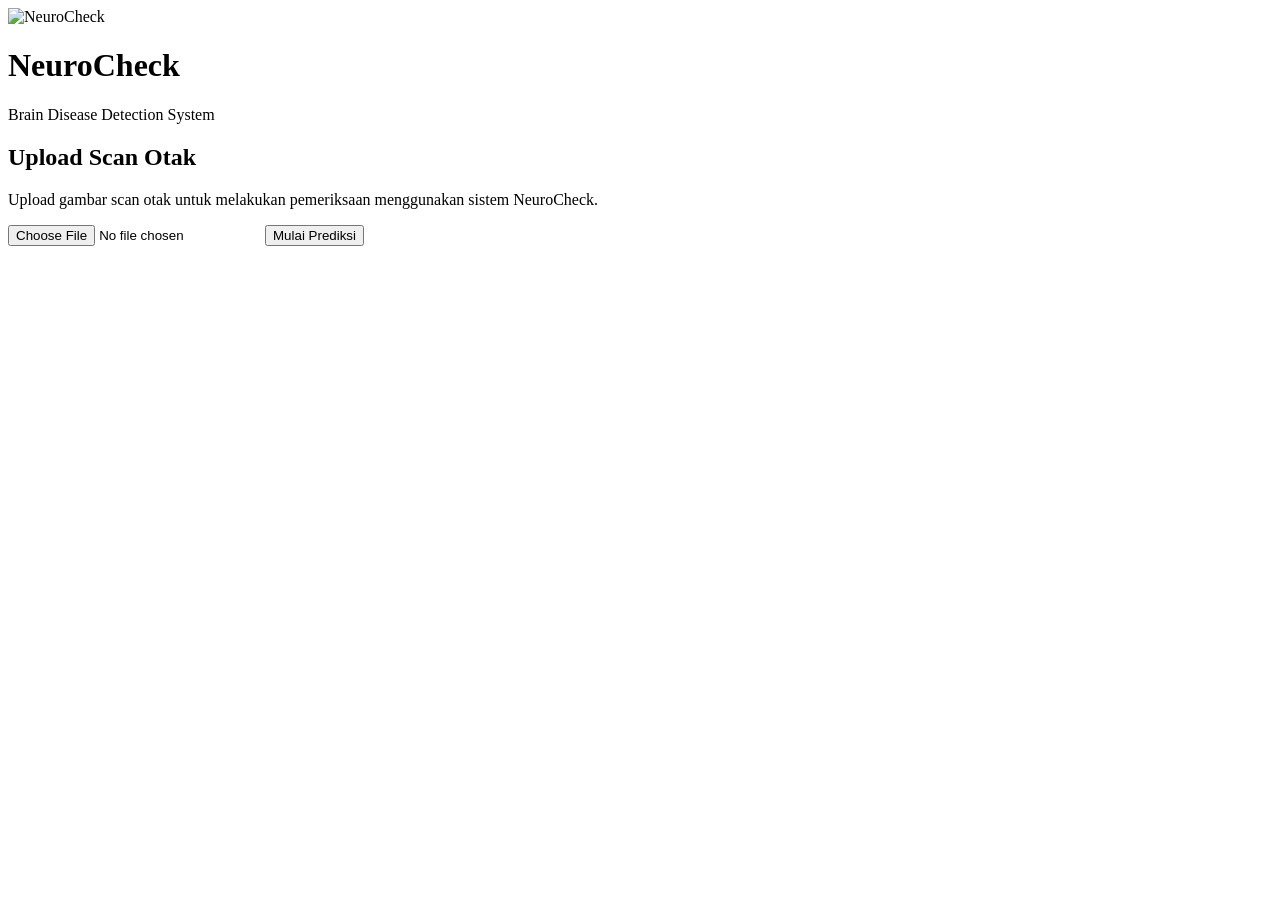
==== index.html @ 06b2152e "Rename static/index.html to index.html" ====
<!DOCTYPE html>
<html lang="id">
<head>
    <meta charset="UTF-8">
    <meta name="viewport" content="width=device-width, initial-scale=1.0">

    <title>NeuroCheck - Brain Disease Detection</title>

    <link rel="stylesheet" href="index.css">

    <!-- Konfigurasi Backend -->
    <script src="config.js"></script>
    <script src="api.js"></script>
</head>

<body>

    <main class="container">

        <header>
            <img src="logo.png" alt="NeuroCheck" class="logo">

            <h1>NeuroCheck</h1>
            <p>Brain Disease Detection System</p>
        </header>

        <section class="upload-section">

            <h2>Upload Scan Otak</h2>

            <p>
                Upload gambar scan otak untuk melakukan pemeriksaan
                menggunakan sistem NeuroCheck.
            </p>

            <input
                type="file"
                id="brainFile"
                accept="image/*"
            >

            <button id="predictButton">
                Mulai Prediksi
            </button>

            <div id="loading" style="display:none;">
                Memproses gambar...
            </div>

            <div id="result"></div>

        </section>

    </main>

    <script>
        const fileInput = document.getElementById("brainFile");
        const predictButton = document.getElementById("predictButton");
        const loading = document.getElementById("loading");
        const result = document.getElementById("result");

        predictButton.addEventListener("click", async () => {

            const file = fileInput.files[0];

            if (!file) {
                result.textContent = "Silakan pilih gambar terlebih dahulu.";
                return;
            }

            loading.style.display = "block";
            result.textContent = "";

            try {

                const data = await NeuroCheckAPI.predict(file);

                console.log("Hasil prediksi:", data);

                result.innerHTML = `
                    <h3>Hasil Prediksi</h3>
                    <pre>${JSON.stringify(data, null, 2)}</pre>
                `;

            } catch (error) {

                console.error(error);

                result.textContent =
                    "Gagal menghubungi backend: " + error.message;

            } finally {

                loading.style.display = "none";

            }
        });
    </script>

</body>
</html>
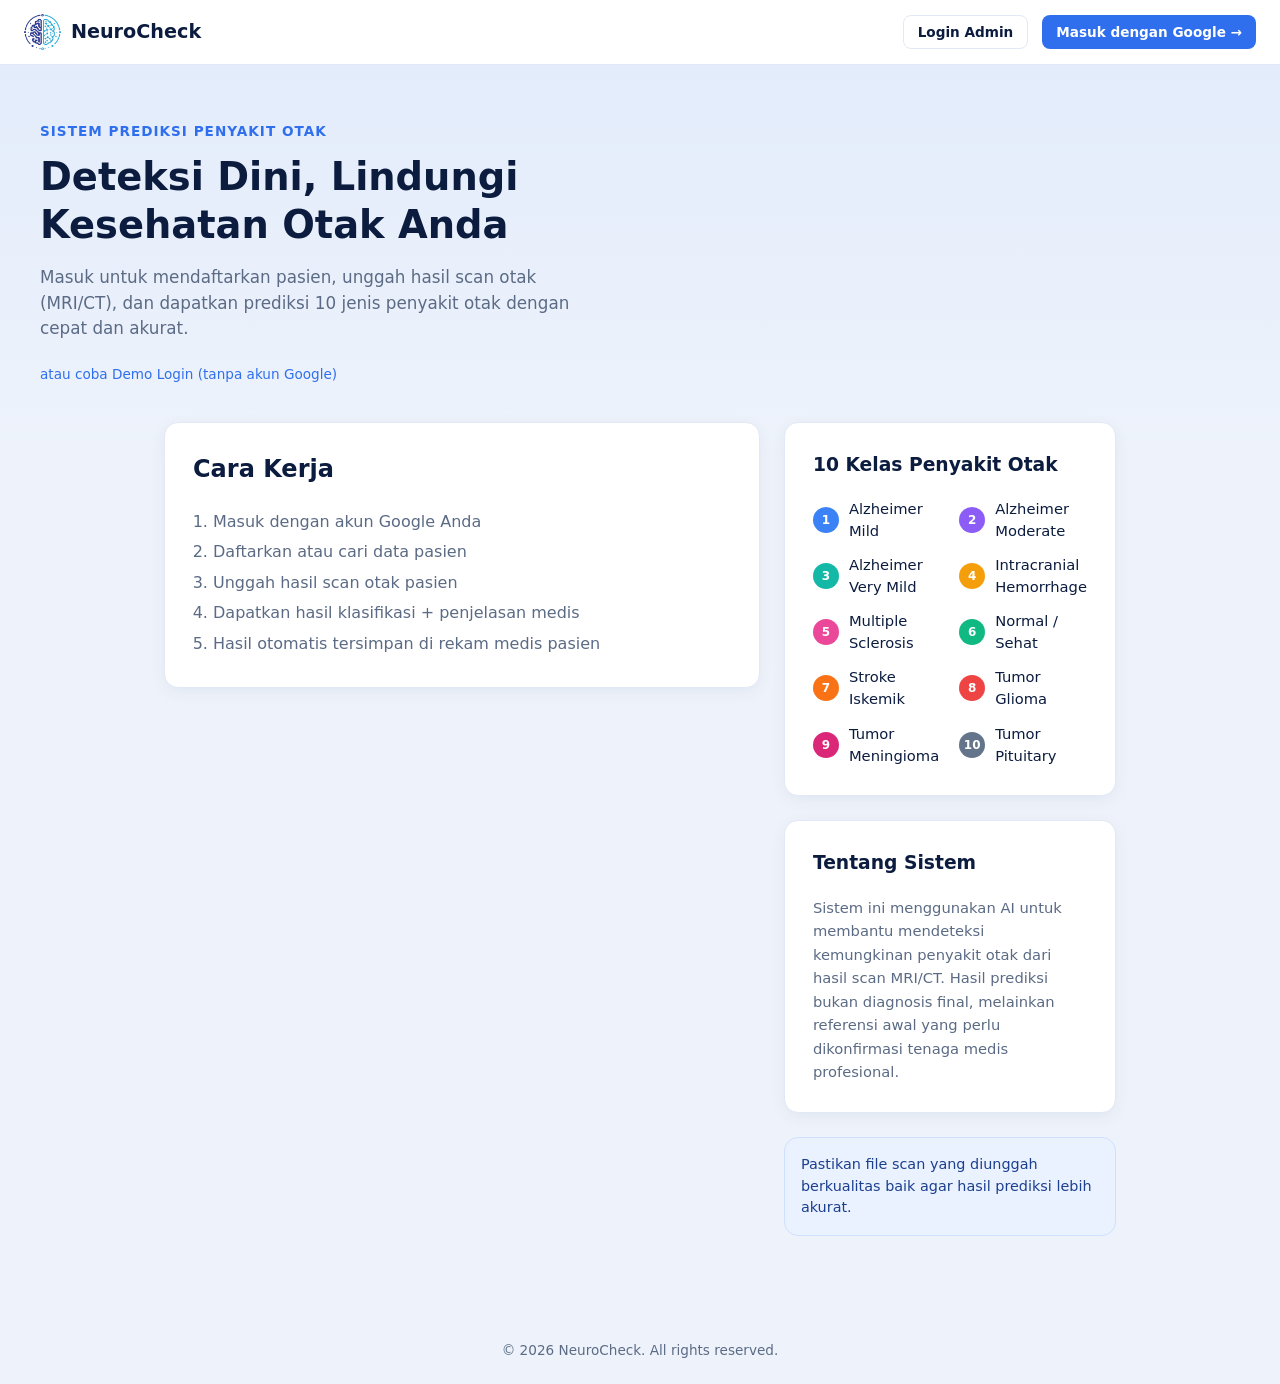
==== commit b5926108: "Update index.html" ====
--- a/index.html
+++ b/index.html
@@ -1,101 +1,112 @@
 <!DOCTYPE html>
 <html lang="id">
 <head>
-    <meta charset="UTF-8">
-    <meta name="viewport" content="width=device-width, initial-scale=1.0">
+  <meta charset="UTF-8">
+  <meta name="viewport" content="width=device-width, initial-scale=1.0">
+  <title>NeuroCheck - Deteksi Dini Penyakit Otak</title>
+  <link rel="stylesheet" href="index.css">
+  <script src="config.js"></script>
+  <script src="api.js"></script>
+  <script src="auth.js"></script>
+  <script src="https://accounts.google.com/gsi/client" async defer></script>
+</head>
+<body>
+  <div id="nav-placeholder"></div>
 
-    <title>NeuroCheck - Brain Disease Detection</title>
+  <section class="hero">
+    <div class="hero-inner">
+      <div class="hero-text">
+        <div class="eyebrow">SISTEM PREDIKSI PENYAKIT OTAK</div>
+        <h1>Deteksi Dini, Lindungi<br>Kesehatan Otak Anda</h1>
+        <p>Masuk untuk mendaftarkan pasien, unggah hasil scan otak (MRI/CT), dan dapatkan prediksi 10 jenis penyakit otak dengan cepat dan akurat.</p>
+        <div id="loginArea" style="margin-top:16px;">
+          <div id="googleBtn"></div>
+          <p style="margin-top:10px;"><a href="#" id="demoLoginLink" style="font-size:0.85rem;">atau coba Demo Login (tanpa akun Google)</a></p>
+        </div>
+        <a href="dashboard.html" id="dashboardLink" class="btn btn-primary" style="margin-top:16px; display:none;">Ke Dashboard &rarr;</a>
+      </div>
+      <div class="hero-image-wrap">
+        <img src="background.png" alt="Ilustrasi brain scan NeuroCheck" onerror="this.style.display='none'">
+      </div>
+    </div>
+  </section>
 
-    <link rel="stylesheet" href="index.css">
+  <div class="grid">
+    <div>
+      <div class="card">
+        <h2>Cara Kerja</h2>
+        <ol style="color:var(--text-muted); line-height:1.9; padding-left:20px; margin:0;">
+          <li>Masuk dengan akun Google Anda</li>
+          <li>Daftarkan atau cari data pasien</li>
+          <li>Unggah hasil scan otak pasien</li>
+          <li>Dapatkan hasil klasifikasi + penjelasan medis</li>
+          <li>Hasil otomatis tersimpan di rekam medis pasien</li>
+        </ol>
+      </div>
+    </div>
+    <div>
+      <div class="card">
+        <h3>10 Kelas Penyakit Otak</h3>
+        <div class="class-list">
+          <div class="class-item"><span class="class-badge" style="background:#3b82f6">1</span> Alzheimer Mild</div>
+          <div class="class-item"><span class="class-badge" style="background:#8b5cf6">2</span> Alzheimer Moderate</div>
+          <div class="class-item"><span class="class-badge" style="background:#14b8a6">3</span> Alzheimer Very Mild</div>
+          <div class="class-item"><span class="class-badge" style="background:#f59e0b">4</span> Intracranial Hemorrhage</div>
+          <div class="class-item"><span class="class-badge" style="background:#ec4899">5</span> Multiple Sclerosis</div>
+          <div class="class-item"><span class="class-badge" style="background:#10b981">6</span> Normal / Sehat</div>
+          <div class="class-item"><span class="class-badge" style="background:#f97316">7</span> Stroke Iskemik</div>
+          <div class="class-item"><span class="class-badge" style="background:#ef4444">8</span> Tumor Glioma</div>
+          <div class="class-item"><span class="class-badge" style="background:#db2777">9</span> Tumor Meningioma</div>
+          <div class="class-item"><span class="class-badge" style="background:#64748b">10</span> Tumor Pituitary</div>
+        </div>
+      </div>
+      <div class="card">
+        <h3>Tentang Sistem</h3>
+        <p style="color:var(--text-muted); font-size:0.92rem; margin:0; line-height:1.6;">Sistem ini menggunakan AI untuk membantu mendeteksi kemungkinan penyakit otak dari hasil scan MRI/CT. Hasil prediksi bukan diagnosis final, melainkan referensi awal yang perlu dikonfirmasi tenaga medis profesional.</p>
+      </div>
+      <div class="alert-info">Pastikan file scan yang diunggah berkualitas baik agar hasil prediksi lebih akurat.</div>
+    </div>
+  </div>
 
-    <!-- Konfigurasi Backend -->
-    <script src="config.js"></script>
-    <script src="api.js"></script>
-</head>
+  <div class="footer">&copy; 2026 NeuroCheck. All rights reserved.</div>
 
-<body>
+  <script>
+    document.addEventListener("DOMContentLoaded", () => {
+      NeuroCheckAuth.renderNav();
 
-    <main class="container">
+      const session = NeuroCheckAuth.getSession();
+      if (session) {
+        document.getElementById("loginArea").style.display = "none";
+        document.getElementById("dashboardLink").style.display = "inline-block";
+        return;
+      }
 
-        <header>
-            <img src="logo.png" alt="NeuroCheck" class="logo">
+      window.handleGoogleCredential = async (response) => {
+        try {
+          const data = await NeuroCheckAPI.googleLogin(response.credential);
+          NeuroCheckAPI.setToken(data.token);
+          window.location.href = "dashboard.html";
+        } catch (err) {
+          alert("Login gagal: " + err.message);
+        }
+      };
 
-            <h1>NeuroCheck</h1>
-            <p>Brain Disease Detection System</p>
-        </header>
+      if (window.google && google.accounts && google.accounts.id) {
+        google.accounts.id.initialize({ client_id: GOOGLE_CLIENT_ID, callback: handleGoogleCredential });
+        google.accounts.id.renderButton(document.getElementById("googleBtn"), { theme: "outline", size: "large" });
+      }
 
-        <section class="upload-section">
-
-            <h2>Upload Scan Otak</h2>
-
-            <p>
-                Upload gambar scan otak untuk melakukan pemeriksaan
-                menggunakan sistem NeuroCheck.
-            </p>
-
-            <input
-                type="file"
-                id="brainFile"
-                accept="image/*"
-            >
-
-            <button id="predictButton">
-                Mulai Prediksi
-            </button>
-
-            <div id="loading" style="display:none;">
-                Memproses gambar...
-            </div>
-
-            <div id="result"></div>
-
-        </section>
-
-    </main>
-
-    <script>
-        const fileInput = document.getElementById("brainFile");
-        const predictButton = document.getElementById("predictButton");
-        const loading = document.getElementById("loading");
-        const result = document.getElementById("result");
-
-        predictButton.addEventListener("click", async () => {
-
-            const file = fileInput.files[0];
-
-            if (!file) {
-                result.textContent = "Silakan pilih gambar terlebih dahulu.";
-                return;
-            }
-
-            loading.style.display = "block";
-            result.textContent = "";
-
-            try {
-
-                const data = await NeuroCheckAPI.predict(file);
-
-                console.log("Hasil prediksi:", data);
-
-                result.innerHTML = `
-                    <h3>Hasil Prediksi</h3>
-                    <pre>${JSON.stringify(data, null, 2)}</pre>
-                `;
-
-            } catch (error) {
-
-                console.error(error);
-
-                result.textContent =
-                    "Gagal menghubungi backend: " + error.message;
-
-            } finally {
-
-                loading.style.display = "none";
-
-            }
-        });
-    </script>
-
+      document.getElementById("demoLoginLink").addEventListener("click", async (e) => {
+        e.preventDefault();
+        try {
+          const data = await NeuroCheckAPI.demoLogin();
+          NeuroCheckAPI.setToken(data.token);
+          window.location.href = "dashboard.html";
+        } catch (err) {
+          alert("Demo login gagal: " + err.message);
+        }
+      });
+    });
+  </script>
 </body>
 </html>
--- a/index.css
+++ b/index.css
@@ -0,0 +1,648 @@
+:root {
+    --primary: #2f6fed;
+    --primary-dark: #1e4fd6;
+    --navy: #0b1c3f;
+    --text-muted: #5b6b85;
+    --bg-page: #eef3fb;
+    --bg-hero: linear-gradient(180deg, #e3ecfb 0%, #eef3fb 100%);
+    --card-bg: #ffffff;
+    --border-color: #e2e8f5;
+    --radius: 14px;
+    --shadow: 0 4px 16px rgba(15, 28, 63, 0.06);
+}
+
+*, *::before, *::after {
+    box-sizing: border-box;
+}
+
+html {
+    -webkit-text-size-adjust: 100%;
+}
+
+body {
+    margin: 0;
+    font-family: 'Segoe UI', system-ui, -apple-system, BlinkMacSystemFont, Roboto, sans-serif;
+    background: var(--bg-page);
+    color: var(--navy);
+    line-height: 1.5;
+    overflow-x: hidden;
+}
+
+a {
+    color: var(--primary);
+    text-decoration: none;
+    transition: color 0.15s ease;
+}
+
+a:hover {
+    text-decoration: underline;
+}
+
+img, video {
+    max-width: 100%;
+    height: auto;
+    display: block;
+}
+
+/* ================= Navbar ================= */
+
+.navbar {
+    display: flex;
+    align-items: center;
+    justify-content: space-between;
+    flex-wrap: wrap;
+    gap: 12px 20px;
+    padding: 14px 24px;
+    background: #fff;
+    border-bottom: 1px solid var(--border-color);
+    position: sticky;
+    top: 0;
+    z-index: 100;
+}
+
+.navbar .brand {
+    display: flex;
+    align-items: center;
+    gap: 10px;
+    font-weight: 700;
+    font-size: 1.2rem;
+    color: var(--navy);
+}
+
+.navbar .brand img {
+    height: 36px;
+    width: auto;
+    object-fit: contain;
+}
+
+.navbar .nav-right {
+    display: flex;
+    align-items: center;
+    flex-wrap: wrap;
+    gap: 10px 14px;
+    font-size: 0.95rem;
+}
+
+.navbar .nav-links {
+    display: flex;
+    align-items: center;
+    flex-wrap: wrap;
+    gap: 16px;
+    font-weight: 600;
+    font-size: 0.92rem;
+    color: var(--text-muted);
+}
+
+.navbar .nav-links a {
+    color: var(--text-muted);
+}
+
+.navbar .nav-links a.active {
+    color: var(--primary);
+}
+
+/* ================= Buttons & Inputs ================= */
+
+.btn {
+    display: inline-flex;
+    align-items: center;
+    justify-content: center;
+    padding: 10px 20px;
+    border-radius: 10px;
+    border: none;
+    font-weight: 600;
+    font-size: 0.95rem;
+    cursor: pointer;
+    text-decoration: none;
+    transition: background 0.15s ease, transform 0.1s ease;
+    min-height: 42px;
+    text-align: center;
+}
+
+.btn:active {
+    transform: scale(0.98);
+}
+
+.btn-primary {
+    background: var(--primary);
+    color: #fff;
+}
+
+.btn-primary:hover {
+    background: var(--primary-dark);
+    text-decoration: none;
+}
+
+.btn-outline {
+    background: #fff;
+    border: 1px solid var(--border-color);
+    color: var(--navy);
+}
+
+.btn-outline:hover {
+    background: #f5f8ff;
+    text-decoration: none;
+}
+
+.btn-sm {
+    padding: 6px 14px;
+    font-size: 0.85rem;
+    border-radius: 8px;
+    min-height: 34px;
+}
+
+/* ================= Layout Containers ================= */
+
+.container {
+    max-width: 1000px;
+    margin: 0 auto;
+    padding: 0 24px;
+    width: 100%;
+}
+
+.hero {
+    background: var(--bg-hero);
+    padding: 56px 24px;
+}
+
+.hero-inner {
+    max-width: 1200px;
+    margin: 0 auto;
+    display: flex;
+    align-items: center;
+    justify-content: space-between;
+    gap: 40px;
+}
+
+.hero-text {
+    max-width: 560px;
+    flex: 1;
+}
+
+.hero .eyebrow {
+    color: var(--primary);
+    font-weight: 700;
+    letter-spacing: 1px;
+    font-size: 0.85rem;
+    margin-bottom: 12px;
+}
+
+.hero h1 {
+    font-size: clamp(1.8rem, 4vw, 2.4rem);
+    margin: 0 0 16px;
+    line-height: 1.25;
+    word-break: break-word;
+}
+
+.hero p {
+    color: var(--text-muted);
+    font-size: clamp(0.95rem, 2vw, 1.05rem);
+    max-width: 560px;
+    margin: 0 0 20px;
+}
+
+.hero-image-wrap {
+    flex-shrink: 0;
+    display: flex;
+    justify-content: center;
+    max-width: 100%;
+}
+
+.hero-image-wrap img {
+    max-width: 420px;
+    width: 100%;
+    height: auto;
+    display: block;
+}
+
+/* ================= Grids & Cards ================= */
+
+.grid {
+    display: grid;
+    grid-template-columns: 2fr 1fr;
+    gap: 24px;
+    max-width: 1000px;
+    margin: -40px auto 60px;
+    padding: 0 24px;
+    width: 100%;
+}
+
+.page-grid {
+    display: grid;
+    grid-template-columns: 2fr 1fr;
+    gap: 24px;
+    max-width: 1100px;
+    margin: 0 auto;
+    padding: 32px 24px 60px;
+    width: 100%;
+}
+
+.card {
+    background: var(--card-bg);
+    border: 1px solid var(--border-color);
+    border-radius: var(--radius);
+    box-shadow: var(--shadow);
+    padding: 28px;
+    margin-bottom: 24px;
+    word-wrap: break-word;
+}
+
+.sidebar-card {
+    background: var(--card-bg);
+    border: 1px solid var(--border-color);
+    border-radius: var(--radius);
+    box-shadow: var(--shadow);
+    padding: 22px;
+    margin-bottom: 20px;
+    word-wrap: break-word;
+}
+
+.card h2, .card h3, .sidebar-card h3 {
+    margin-top: 0;
+}
+
+.card-title-row {
+    display: flex;
+    align-items: center;
+    gap: 12px;
+    margin-bottom: 8px;
+}
+
+.card-icon-circle {
+    width: 38px;
+    height: 38px;
+    border-radius: 10px;
+    background: #eaf1ff;
+    color: var(--primary);
+    display: flex;
+    align-items: center;
+    justify-content: center;
+    font-size: 1.1rem;
+    flex-shrink: 0;
+}
+
+/* ================= Disease Badge List ================= */
+
+.class-list {
+    display: grid;
+    grid-template-columns: 1fr 1fr;
+    gap: 12px 20px;
+}
+
+.class-item {
+    display: flex;
+    align-items: center;
+    gap: 10px;
+    font-size: 0.92rem;
+}
+
+.class-badge {
+    width: 26px;
+    height: 26px;
+    border-radius: 50%;
+    display: flex;
+    align-items: center;
+    justify-content: center;
+    font-size: 0.75rem;
+    font-weight: 700;
+    color: #fff;
+    flex-shrink: 0;
+}
+
+/* ================= Forms ================= */
+
+.form-group {
+    margin-bottom: 16px;
+}
+
+.form-group label {
+    display: block;
+    font-weight: 600;
+    margin-bottom: 6px;
+    font-size: 0.9rem;
+}
+
+.form-group input,
+.form-group select {
+    width: 100%;
+    padding: 10px 12px;
+    border: 1px solid var(--border-color);
+    border-radius: 8px;
+    font-size: 0.95rem;
+    background-color: #fff;
+    min-height: 42px;
+}
+
+.form-row {
+    display: grid;
+    grid-template-columns: 1fr 1fr;
+    gap: 16px;
+}
+
+.form-row-3 {
+    display: grid;
+    grid-template-columns: 1fr 1fr 1fr;
+    gap: 16px;
+}
+
+/* ================= Dropzone ================= */
+
+.dropzone {
+    border: 2px dashed var(--border-color);
+    border-radius: var(--radius);
+    padding: 36px 20px;
+    text-align: center;
+    background: #fafcff;
+    cursor: pointer;
+    transition: border-color 0.15s, background 0.15s;
+}
+
+.dropzone.dragover {
+    border-color: var(--primary);
+    background: #eaf1ff;
+}
+
+.dropzone .dz-icon {
+    font-size: 2.2rem;
+    color: var(--primary);
+    margin-bottom: 8px;
+}
+
+.dropzone .dz-filename {
+    margin-top: 10px;
+    font-size: 0.88rem;
+    color: var(--primary);
+    font-weight: 600;
+    word-break: break-all;
+}
+
+.dropzone .dz-hint {
+    font-size: 0.8rem;
+    color: var(--text-muted);
+    margin-top: 8px;
+}
+
+/* ================= Tables ================= */
+
+.table-responsive {
+    width: 100%;
+    overflow-x: auto;
+    -webkit-overflow-scrolling: touch;
+    margin-bottom: 16px;
+}
+
+table.styled {
+    width: 100%;
+    border-collapse: collapse;
+    min-width: 480px;
+}
+
+table.styled th,
+table.styled td {
+    text-align: left;
+    padding: 12px 14px;
+    border-bottom: 1px solid var(--border-color);
+}
+
+table.styled th {
+    color: var(--text-muted);
+    font-size: 0.8rem;
+    text-transform: uppercase;
+    letter-spacing: 0.5px;
+    background: #f8fafc;
+}
+
+/* ================= Alerts & Badges ================= */
+
+.alert-info {
+    background: #eaf1ff;
+    border: 1px solid #cfe0ff;
+    border-radius: var(--radius);
+    padding: 16px;
+    color: #1c3f8f;
+    font-size: 0.9rem;
+    margin-bottom: 20px;
+}
+
+.alert-error {
+    background: #fdeaea;
+    border: 1px solid #f7c9c9;
+    border-radius: var(--radius);
+    padding: 16px;
+    color: #b3261e;
+    font-size: 0.9rem;
+    margin-bottom: 20px;
+}
+
+.alert-warning {
+    background: #fff7e6;
+    border: 1px solid #ffe1a8;
+    border-radius: var(--radius);
+    padding: 16px;
+    color: #8a5a00;
+    font-size: 0.9rem;
+    margin-bottom: 20px;
+}
+
+.urgency-badge {
+    display: inline-block;
+    padding: 4px 12px;
+    border-radius: 999px;
+    font-size: 0.78rem;
+    font-weight: 700;
+}
+
+.urgency-tinggi {
+    background: #fdeaea;
+    color: #b3261e;
+}
+
+.urgency-sedang {
+    background: #fff7e6;
+    color: #8a5a00;
+}
+
+.urgency-rutin {
+    background: #eafaf0;
+    color: #147a3c;
+}
+
+/* ================= AI Analysis Result Panel ================= */
+
+.result-panel {
+    border: 1px solid var(--border-color);
+    border-radius: var(--radius);
+    background: linear-gradient(180deg, #f5f9ff 0%, #ffffff 100%);
+    padding: 24px;
+    margin-bottom: 24px;
+}
+
+.result-panel .result-header {
+    display: flex;
+    align-items: flex-start;
+    justify-content: space-between;
+    flex-wrap: wrap;
+    gap: 14px;
+    margin-bottom: 14px;
+}
+
+.result-panel .result-label {
+    font-size: clamp(1.1rem, 3vw, 1.35rem);
+    font-weight: 700;
+    color: var(--navy);
+}
+
+.result-panel .confidence-bar-track {
+    background: var(--border-color);
+    border-radius: 999px;
+    height: 8px;
+    overflow: hidden;
+    margin: 6px 0 4px;
+}
+
+.result-panel .confidence-bar-fill {
+    background: var(--primary);
+    height: 100%;
+}
+
+.result-grid {
+    display: grid;
+    grid-template-columns: 1fr 1fr;
+    gap: 20px;
+}
+
+.result-section {
+    margin-top: 14px;
+}
+
+.result-section h4 {
+    margin: 0 0 8px;
+    font-size: 0.9rem;
+    color: var(--navy);
+}
+
+.result-section ul {
+    margin: 0;
+    padding-left: 20px;
+    color: var(--text-muted);
+    font-size: 0.9rem;
+    line-height: 1.7;
+}
+
+.gradcam-thumb {
+    max-width: 220px;
+    width: 100%;
+    height: auto;
+    border-radius: 10px;
+    border: 1px solid var(--border-color);
+    margin-top: 10px;
+}
+
+/* ================= Footer ================= */
+
+.footer {
+    text-align: center;
+    padding: 24px;
+    color: var(--text-muted);
+    font-size: 0.85rem;
+}
+
+/* ================= Media Queries (Responsiveness) ================= */
+
+@media (max-width: 900px) {
+    .hero-inner {
+        flex-direction: column;
+        text-align: center;
+        gap: 28px;
+    }
+
+    .hero-text {
+        max-width: 100%;
+    }
+
+    .hero p {
+        margin-left: auto;
+        margin-right: auto;
+    }
+}
+
+@media (max-width: 860px) {
+    .grid {
+        grid-template-columns: 1fr;
+        margin-top: 0;
+    }
+
+    .page-grid {
+        grid-template-columns: 1fr;
+        padding-top: 20px;
+    }
+}
+
+@media (max-width: 768px) {
+    .form-row-3 {
+        grid-template-columns: 1fr;
+    }
+}
+
+@media (max-width: 640px) {
+    .navbar {
+        padding: 12px 16px;
+    }
+
+    .container, .grid, .page-grid, .hero {
+        padding-left: 16px;
+        padding-right: 16px;
+    }
+
+    .card, .sidebar-card, .result-panel {
+        padding: 18px 16px;
+    }
+
+    .form-row {
+        grid-template-columns: 1fr;
+        gap: 12px;
+    }
+
+    .result-grid {
+        grid-template-columns: 1fr;
+        gap: 12px;
+    }
+
+    .navbar .brand span:not(:first-child) {
+        font-size: 0.8rem;
+    }
+
+    .btn {
+        width: 100%;
+        margin-bottom: 4px;
+    }
+
+    .navbar .btn, .navbar .nav-right {
+        width: auto;
+    }
+
+    .dropzone {
+        padding: 24px 14px;
+    }
+}
+
+@media (max-width: 480px) {
+    .class-list {
+        grid-template-columns: 1fr;
+    }
+
+    .navbar {
+        flex-direction: column;
+        align-items: stretch;
+        text-align: center;
+    }
+
+    .navbar .brand {
+        justify-content: center;
+    }
+
+    .navbar .nav-right {
+        justify-content: center;
+        width: 100%;
+    }
+}
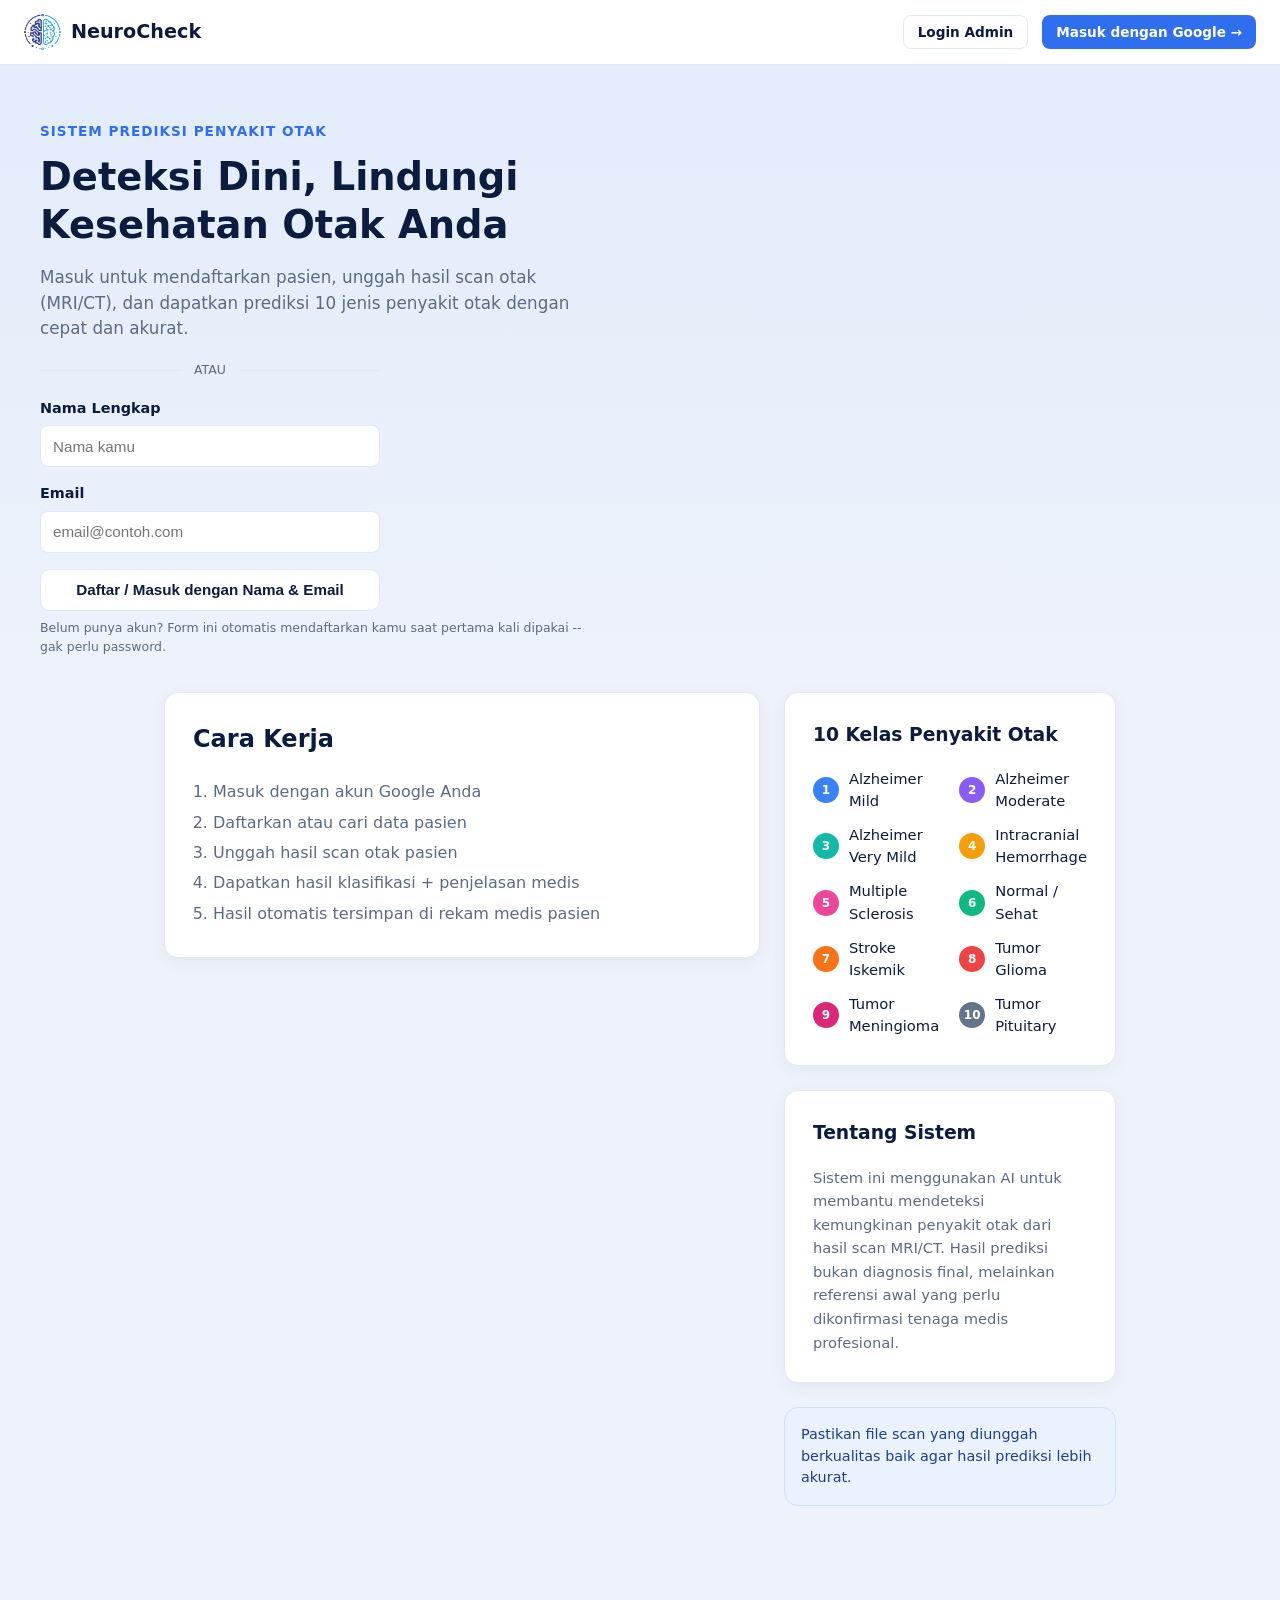
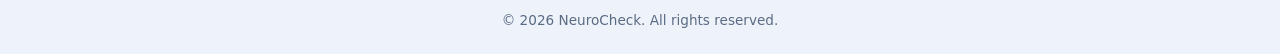
==== commit ef9fbfe0: "Update index.html" ====
--- a/index.html
+++ b/index.html
@@ -21,7 +21,27 @@
         <p>Masuk untuk mendaftarkan pasien, unggah hasil scan otak (MRI/CT), dan dapatkan prediksi 10 jenis penyakit otak dengan cepat dan akurat.</p>
         <div id="loginArea" style="margin-top:16px;">
           <div id="googleBtn"></div>
-          <p style="margin-top:10px;"><a href="#" id="demoLoginLink" style="font-size:0.85rem;">atau coba Demo Login (tanpa akun Google)</a></p>
+          <p id="googleBtnError" class="alert-error" style="display:none; margin-top:10px; font-size:0.85rem;"></p>
+
+          <div style="display:flex; align-items:center; gap:12px; margin:18px 0; max-width:340px;">
+            <div style="flex:1; height:1px; background:var(--border-color, #e2e8f5);"></div>
+            <span style="color:var(--text-muted); font-size:0.78rem;">ATAU</span>
+            <div style="flex:1; height:1px; background:var(--border-color, #e2e8f5);"></div>
+          </div>
+
+          <form id="registerForm" style="max-width:340px;">
+            <div class="form-group">
+              <label for="regName">Nama Lengkap</label>
+              <input type="text" id="regName" placeholder="Nama kamu" required>
+            </div>
+            <div class="form-group">
+              <label for="regEmail">Email</label>
+              <input type="email" id="regEmail" placeholder="email@contoh.com" required>
+            </div>
+            <p id="registerError" class="alert-error" style="display:none; font-size:0.85rem;"></p>
+            <button type="submit" class="btn btn-outline" style="width:100%;">Daftar / Masuk dengan Nama &amp; Email</button>
+          </form>
+          <p style="margin-top:8px; font-size:0.78rem; color:var(--text-muted);">Belum punya akun? Form ini otomatis mendaftarkan kamu saat pertama kali dipakai -- gak perlu password.</p>
         </div>
         <a href="dashboard.html" id="dashboardLink" class="btn btn-primary" style="margin-top:16px; display:none;">Ke Dashboard &rarr;</a>
       </div>
@@ -87,23 +107,59 @@
           NeuroCheckAPI.setToken(data.token);
           window.location.href = "dashboard.html";
         } catch (err) {
-          alert("Login gagal: " + err.message);
+          document.getElementById("googleBtnError").style.display = "block";
+          document.getElementById("googleBtnError").textContent = "Login Google gagal: " + err.message;
         }
       };
 
-      if (window.google && google.accounts && google.accounts.id) {
-        google.accounts.id.initialize({ client_id: GOOGLE_CLIENT_ID, callback: handleGoogleCredential });
-        google.accounts.id.renderButton(document.getElementById("googleBtn"), { theme: "outline", size: "large" });
+      function initGoogleButton(attempt) {
+        attempt = attempt || 0;
+        if (window.google && google.accounts && google.accounts.id) {
+          try {
+            google.accounts.id.initialize({ client_id: GOOGLE_CLIENT_ID, callback: handleGoogleCredential });
+            google.accounts.id.renderButton(document.getElementById("googleBtn"), { theme: "outline", size: "large" });
+          } catch (err) {
+            document.getElementById("googleBtnError").style.display = "block";
+            document.getElementById("googleBtnError").textContent =
+              "Tombol Google gagal dimuat (" + err.message + "). Pakai form Nama & Email di bawah ini saja.";
+          }
+        } else if (attempt < 50) {
+          setTimeout(() => initGoogleButton(attempt + 1), 100);
+        } else {
+          document.getElementById("googleBtnError").style.display = "block";
+          document.getElementById("googleBtnError").innerHTML =
+            "Tombol Google Sign-In gagal dimuat (biasanya karena domain ini belum " +
+            "diizinkan di Google Cloud Console, atau koneksi ke accounts.google.com diblokir). " +
+            "Silakan pakai form Nama &amp; Email di bawah ini saja.";
+        }
+      }
+      initGoogleButton();
+
+      // Alternatif yang SELALU jalan, gak tergantung setup Google OAuth: daftar/masuk pakai
+      // nama+email biasa. Backend /api/auth/google cuma BACA payload token, gak verifikasi
+      // tanda tangannya -- jadi kita bisa kirim token "buatan sendiri" yang isinya nama+email
+      // yang diketik user, dan backend akan bikinkan akun/sesi asli buat identitas itu.
+      function craftUnverifiedCredential(email, name) {
+        const payload = btoa(JSON.stringify({ email, name }));
+        return `x.${payload}.x`;
       }
 
-      document.getElementById("demoLoginLink").addEventListener("click", async (e) => {
+      document.getElementById("registerForm").addEventListener("submit", async (e) => {
         e.preventDefault();
+        const errEl = document.getElementById("registerError");
+        errEl.style.display = "none";
+        const name = document.getElementById("regName").value.trim();
+        const email = document.getElementById("regEmail").value.trim();
+        if (!name || !email) return;
+
         try {
-          const data = await NeuroCheckAPI.demoLogin();
+          const fakeCredential = craftUnverifiedCredential(email, name);
+          const data = await NeuroCheckAPI.googleLogin(fakeCredential);
           NeuroCheckAPI.setToken(data.token);
           window.location.href = "dashboard.html";
         } catch (err) {
-          alert("Demo login gagal: " + err.message);
+          errEl.style.display = "block";
+          errEl.textContent = "Gagal daftar/masuk: " + err.message;
         }
       });
     });
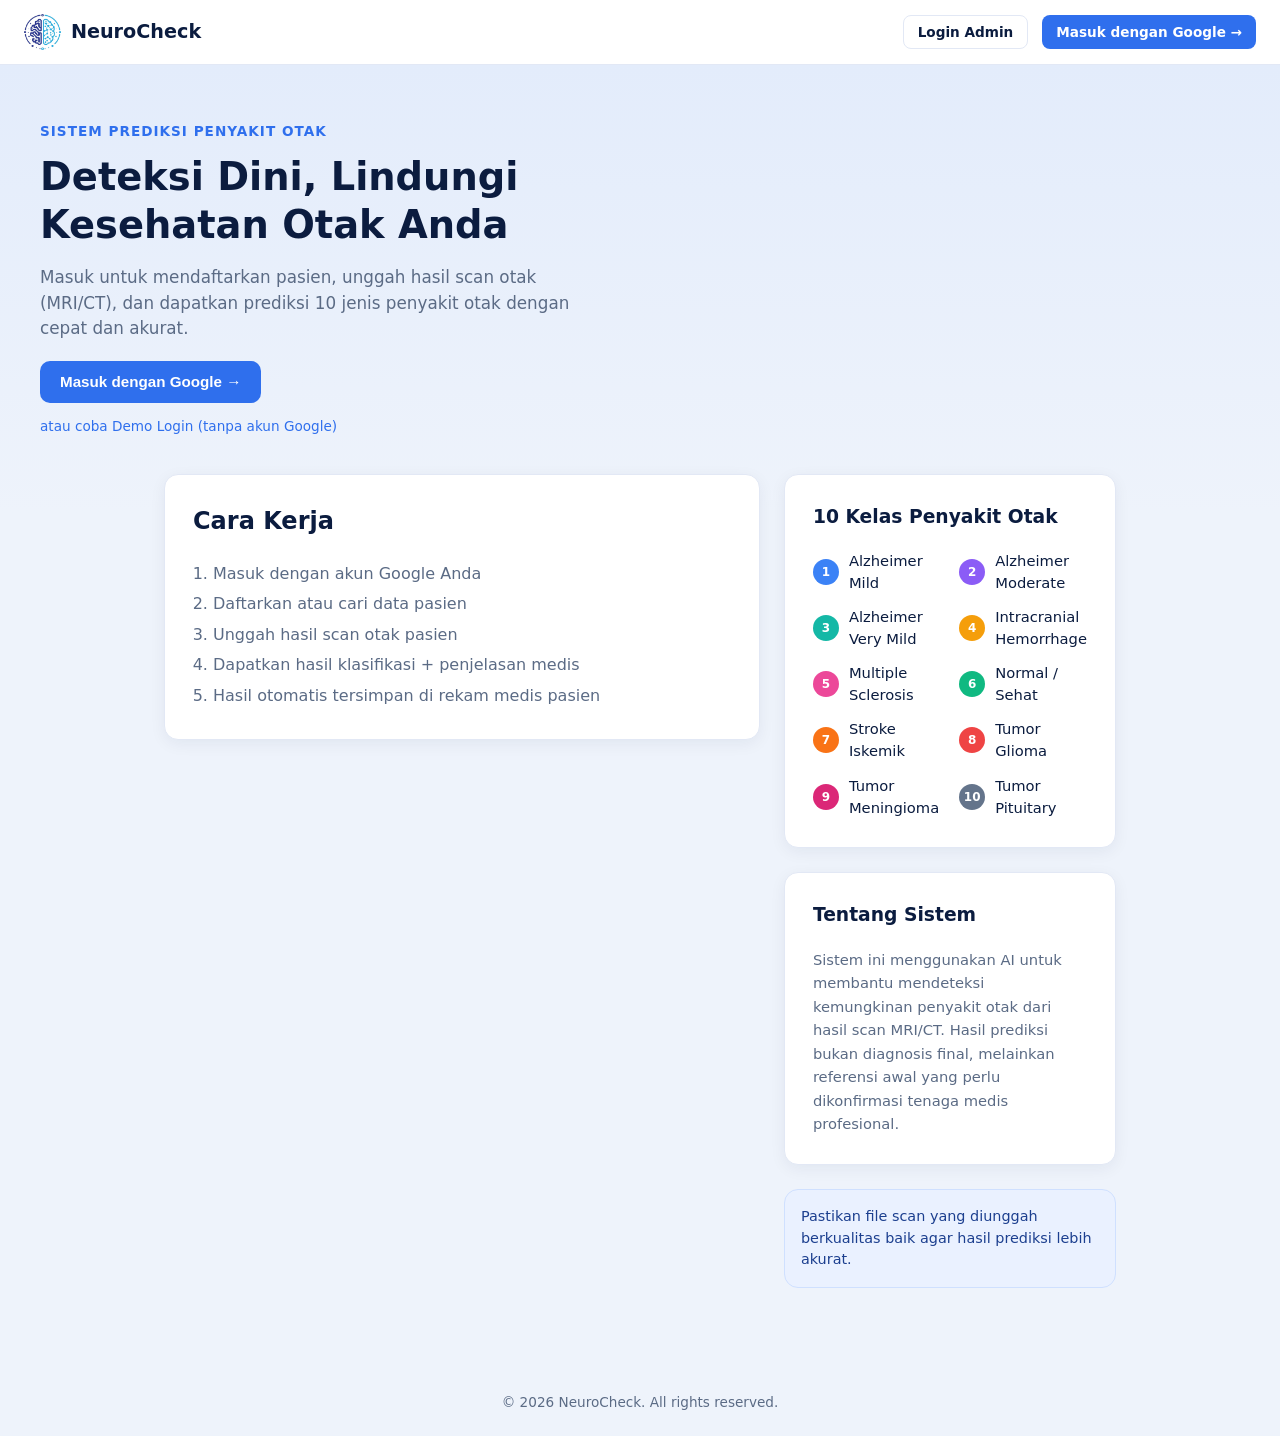
==== commit b58093bd: "Update index.html" ====
--- a/index.html
+++ b/index.html
@@ -20,28 +20,15 @@
         <h1>Deteksi Dini, Lindungi<br>Kesehatan Otak Anda</h1>
         <p>Masuk untuk mendaftarkan pasien, unggah hasil scan otak (MRI/CT), dan dapatkan prediksi 10 jenis penyakit otak dengan cepat dan akurat.</p>
         <div id="loginArea" style="margin-top:16px;">
-          <div id="googleBtn"></div>
-          <p id="googleBtnError" class="alert-error" style="display:none; margin-top:10px; font-size:0.85rem;"></p>
-
-          <div style="display:flex; align-items:center; gap:12px; margin:18px 0; max-width:340px;">
-            <div style="flex:1; height:1px; background:var(--border-color, #e2e8f5);"></div>
-            <span style="color:var(--text-muted); font-size:0.78rem;">ATAU</span>
-            <div style="flex:1; height:1px; background:var(--border-color, #e2e8f5);"></div>
-          </div>
-
-          <form id="registerForm" style="max-width:340px;">
-            <div class="form-group">
-              <label for="regName">Nama Lengkap</label>
-              <input type="text" id="regName" placeholder="Nama kamu" required>
-            </div>
-            <div class="form-group">
-              <label for="regEmail">Email</label>
-              <input type="email" id="regEmail" placeholder="email@contoh.com" required>
-            </div>
-            <p id="registerError" class="alert-error" style="display:none; font-size:0.85rem;"></p>
-            <button type="submit" class="btn btn-outline" style="width:100%;">Daftar / Masuk dengan Nama &amp; Email</button>
-          </form>
-          <p style="margin-top:8px; font-size:0.78rem; color:var(--text-muted);">Belum punya akun? Form ini otomatis mendaftarkan kamu saat pertama kali dipakai -- gak perlu password.</p>
+          <!-- Tombol utama: redirect penuh ke Google. Ini SELALU aktif dari awal,
+               tidak bergantung pada script Google berhasil dimuat atau tidak. -->
+          <button type="button" id="googleRedirectBtn" class="btn btn-primary">
+            Masuk dengan Google &rarr;
+          </button>
+          <!-- Tombol resmi Google (opsional, cuma tampil kalau script-nya berhasil dimuat) -->
+          <div id="googleBtn" style="margin-top:10px;"></div>
+          <p id="googleErrorMsg" style="color:#b3261e; font-size:0.85rem; margin-top:8px; display:none;"></p>
+          <p style="margin-top:10px;"><a href="#" id="demoLoginLink" style="font-size:0.85rem;">atau coba Demo Login (tanpa akun Google)</a></p>
         </div>
         <a href="dashboard.html" id="dashboardLink" class="btn btn-primary" style="margin-top:16px; display:none;">Ke Dashboard &rarr;</a>
       </div>
@@ -91,8 +78,73 @@
   <div class="footer">&copy; 2026 NeuroCheck. All rights reserved.</div>
 
   <script>
-    document.addEventListener("DOMContentLoaded", () => {
+    // --- Google Login pakai REDIRECT PENUH (bukan tombol iframe Google) ---
+    // Lebih tahan banting: browser HP, mode privasi, atau jaringan kantor/sekolah yang
+    // sering memblokir cookie pihak ketiga / iframe Google tidak akan menggagalkan ini
+    // secara diam-diam, karena ini navigasi halaman biasa ke accounts.google.com.
+    function getRedirectUri() {
+      // Balik ke index.html di folder yang sama, apa pun sub-path GitHub Pages-nya.
+      return window.location.origin + window.location.pathname.replace(/[^/]*$/, "") + "index.html";
+    }
+
+    function startGoogleRedirectLogin() {
+      if (!GOOGLE_CLIENT_ID) {
+        alert("GOOGLE_CLIENT_ID belum diisi di config.js.");
+        return;
+      }
+      const params = new URLSearchParams({
+        client_id: GOOGLE_CLIENT_ID,
+        redirect_uri: getRedirectUri(),
+        response_type: "id_token",
+        scope: "openid email profile",
+        nonce: Math.random().toString(36).slice(2) + Date.now(),
+        prompt: "select_account",
+      });
+      window.location.href = "https://accounts.google.com/o/oauth2/v2/auth?" + params.toString();
+    }
+
+    // Setelah Google redirect balik ke sini, id_token-nya nempel di URL fragment (#id_token=...)
+    async function handleGoogleRedirectReturn() {
+      if (!window.location.hash) return false;
+      const hashParams = new URLSearchParams(window.location.hash.slice(1));
+      const idToken = hashParams.get("id_token");
+      const oauthError = hashParams.get("error");
+
+      if (!idToken && !oauthError) return false;
+
+      // Bersihkan fragment dari address bar (biar gak nyangkut kalau di-refresh/dibagikan)
+      history.replaceState(null, "", window.location.pathname + window.location.search);
+
+      if (oauthError) {
+        showGoogleError(
+          "Google menolak permintaan login: " + oauthError +
+          ". Kemungkinan redirect_uri (" + getRedirectUri() + ") belum didaftarkan di Google Cloud Console."
+        );
+        return true;
+      }
+
+      try {
+        const data = await NeuroCheckAPI.googleLogin(idToken);
+        NeuroCheckAPI.setToken(data.token);
+        window.location.href = "dashboard.html";
+      } catch (err) {
+        showGoogleError("Login Google gagal: " + err.message);
+      }
+      return true;
+    }
+
+    function showGoogleError(message) {
+      const el = document.getElementById("googleErrorMsg");
+      el.textContent = message;
+      el.style.display = "block";
+    }
+
+    document.addEventListener("DOMContentLoaded", async () => {
       NeuroCheckAuth.renderNav();
+
+      // Kalau baru saja balik dari halaman login Google, proses itu dulu.
+      const handledRedirect = await handleGoogleRedirectReturn();
+      if (handledRedirect) return;
 
       const session = NeuroCheckAuth.getSession();
       if (session) {
@@ -101,14 +153,18 @@
         return;
       }
 
+      document.getElementById("googleRedirectBtn").addEventListener("click", startGoogleRedirectLogin);
+
+      // Tombol resmi Google (opsional) -- kalau berhasil dimuat, ditampilkan SEBAGAI
+      // TAMBAHAN di bawah tombol redirect, bukan pengganti. Kalau gagal load/gagal init,
+      // tombol redirect di atas tetap jalan normal tanpa terpengaruh sama sekali.
       window.handleGoogleCredential = async (response) => {
         try {
           const data = await NeuroCheckAPI.googleLogin(response.credential);
           NeuroCheckAPI.setToken(data.token);
           window.location.href = "dashboard.html";
         } catch (err) {
-          document.getElementById("googleBtnError").style.display = "block";
-          document.getElementById("googleBtnError").textContent = "Login Google gagal: " + err.message;
+          showGoogleError("Login gagal: " + err.message);
         }
       };
 
@@ -118,48 +174,25 @@
           try {
             google.accounts.id.initialize({ client_id: GOOGLE_CLIENT_ID, callback: handleGoogleCredential });
             google.accounts.id.renderButton(document.getElementById("googleBtn"), { theme: "outline", size: "large" });
-          } catch (err) {
-            document.getElementById("googleBtnError").style.display = "block";
-            document.getElementById("googleBtnError").textContent =
-              "Tombol Google gagal dimuat (" + err.message + "). Pakai form Nama & Email di bawah ini saja.";
+          } catch (e) {
+            console.warn("Tombol resmi Google gagal dirender (tidak masalah, tombol utama tetap jalan):", e);
           }
-        } else if (attempt < 50) {
+        } else if (attempt < 30) {
           setTimeout(() => initGoogleButton(attempt + 1), 100);
-        } else {
-          document.getElementById("googleBtnError").style.display = "block";
-          document.getElementById("googleBtnError").innerHTML =
-            "Tombol Google Sign-In gagal dimuat (biasanya karena domain ini belum " +
-            "diizinkan di Google Cloud Console, atau koneksi ke accounts.google.com diblokir). " +
-            "Silakan pakai form Nama &amp; Email di bawah ini saja.";
         }
+        // Kalau tetap gagal setelah 30 percobaan, cukup diam -- tombol redirect di atas
+        // sudah cukup buat login, jadi tidak perlu ditampilkan pesan error yang menakuti user.
       }
       initGoogleButton();
 
-      // Alternatif yang SELALU jalan, gak tergantung setup Google OAuth: daftar/masuk pakai
-      // nama+email biasa. Backend /api/auth/google cuma BACA payload token, gak verifikasi
-      // tanda tangannya -- jadi kita bisa kirim token "buatan sendiri" yang isinya nama+email
-      // yang diketik user, dan backend akan bikinkan akun/sesi asli buat identitas itu.
-      function craftUnverifiedCredential(email, name) {
-        const payload = btoa(JSON.stringify({ email, name }));
-        return `x.${payload}.x`;
-      }
-
-      document.getElementById("registerForm").addEventListener("submit", async (e) => {
+      document.getElementById("demoLoginLink").addEventListener("click", async (e) => {
         e.preventDefault();
-        const errEl = document.getElementById("registerError");
-        errEl.style.display = "none";
-        const name = document.getElementById("regName").value.trim();
-        const email = document.getElementById("regEmail").value.trim();
-        if (!name || !email) return;
-
         try {
-          const fakeCredential = craftUnverifiedCredential(email, name);
-          const data = await NeuroCheckAPI.googleLogin(fakeCredential);
+          const data = await NeuroCheckAPI.demoLogin();
           NeuroCheckAPI.setToken(data.token);
           window.location.href = "dashboard.html";
         } catch (err) {
-          errEl.style.display = "block";
-          errEl.textContent = "Gagal daftar/masuk: " + err.message;
+          alert("Demo login gagal: " + err.message);
         }
       });
     });
